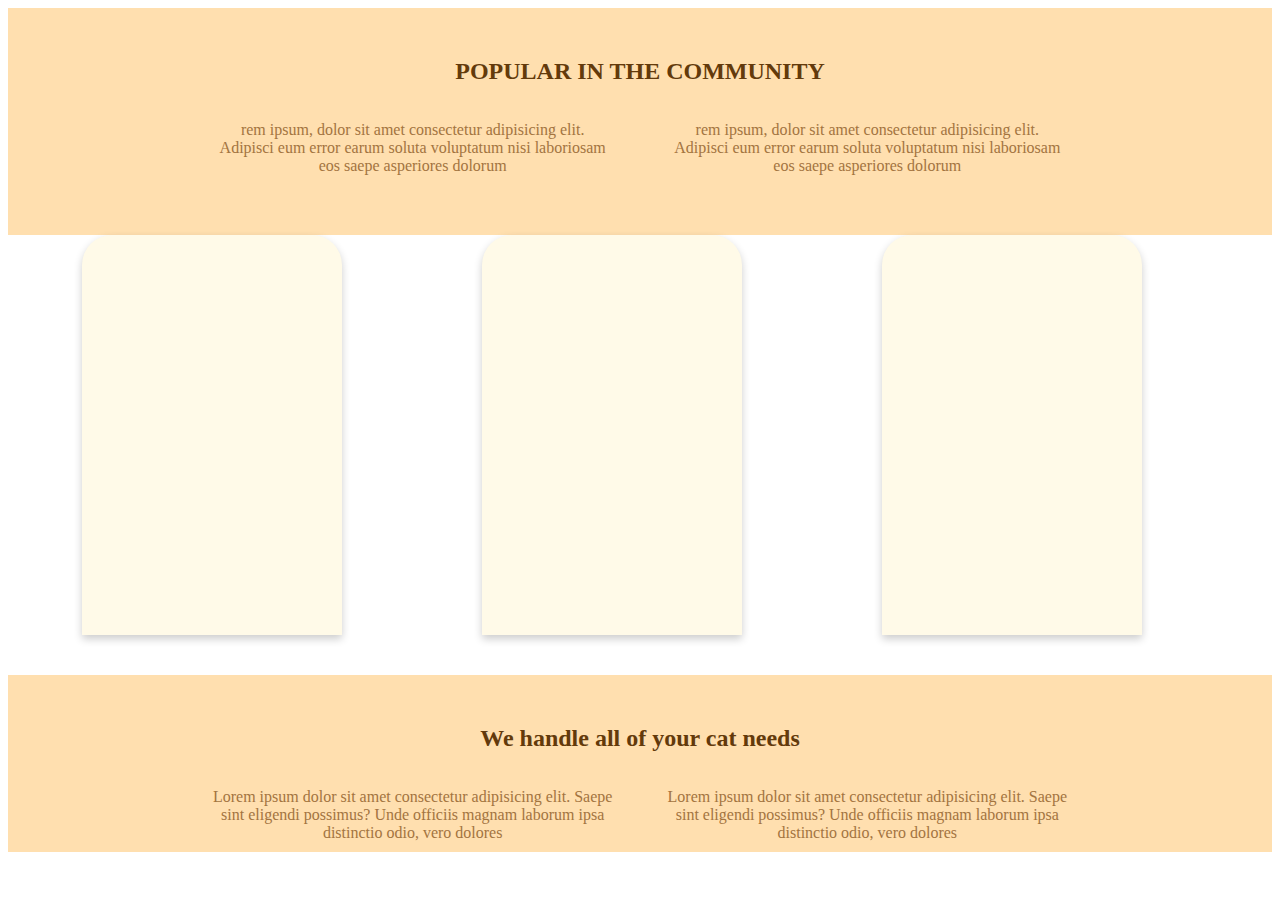
==== index.html @ 4ee45005 "images added in a carpet" ====
<!DOCTYPE html>
<html lang="en">
<head>
        <meta charset="UTF-8">
        <meta name="viewport" content="width=device-width, initial-scale=1.0">
        <title>Section Test</title>
        <link rel="stylesheet" href="css/style.css">
</head>
<body>
        <section class="beige">
                <div id="top__section">
                        <h2 class="title__main">POPULAR IN THE COMMUNITY</h2>
                        <div class="flex">
                                <div class="text">
                                <p>
                                  rem ipsum, dolor sit amet consectetur adipisicing elit. Adipisci eum error earum soluta voluptatum nisi laboriosam eos saepe asperiores dolorum
                                </p>
                                </div>
                                <div class="text">
                                  <p>
                                    rem ipsum, dolor sit amet consectetur adipisicing elit. Adipisci eum error earum soluta voluptatum nisi laboriosam eos saepe asperiores dolorum
                                  </p>
                                </div>
                        </div>
                </div>
              </section>
        <section>
        <div id="cat__bottom">
          <div class="row">
            <div class="colum">
              <div class="card">
                
              </div>
            </div>
            <div class="colum">
              <div class="card">

              </div>
            </div>
            <div class="colum">
              <div class="card">

              </div>
            </div>
          </div>

        <div class="beige">
          <section id="bottom__section">
                  <h2 class="title__main">We handle all of your cat needs</h2>
                  <div id="bottom__div" class="flex">
                          <div class="text">
                          <p>
                            Lorem ipsum dolor sit amet consectetur adipisicing elit. Saepe sint eligendi possimus? Unde officiis magnam laborum ipsa distinctio odio, vero dolores
                          </p>
                          </div>
                          <div class="text">
                            <p>
                              Lorem ipsum dolor sit amet consectetur adipisicing elit. Saepe sint eligendi possimus? Unde officiis magnam laborum ipsa distinctio odio, vero dolores
                            </p>
                          </div>
                  </div>
          </section>
  </div>
</body>
</html>
---- css/style.css ----
@import url(top-main-style.css);
@import url(middle-main-style.css);
@import url(bottom-main-style.css);
@import url(colors.css);

.title__main {
    text-align: center;
}
.flex {
    display: flex;
    justify-content: space-evenly;
    gap: 50px;
}
.text {
    width: 400px;
    height: 100px;
    text-align: center;
}
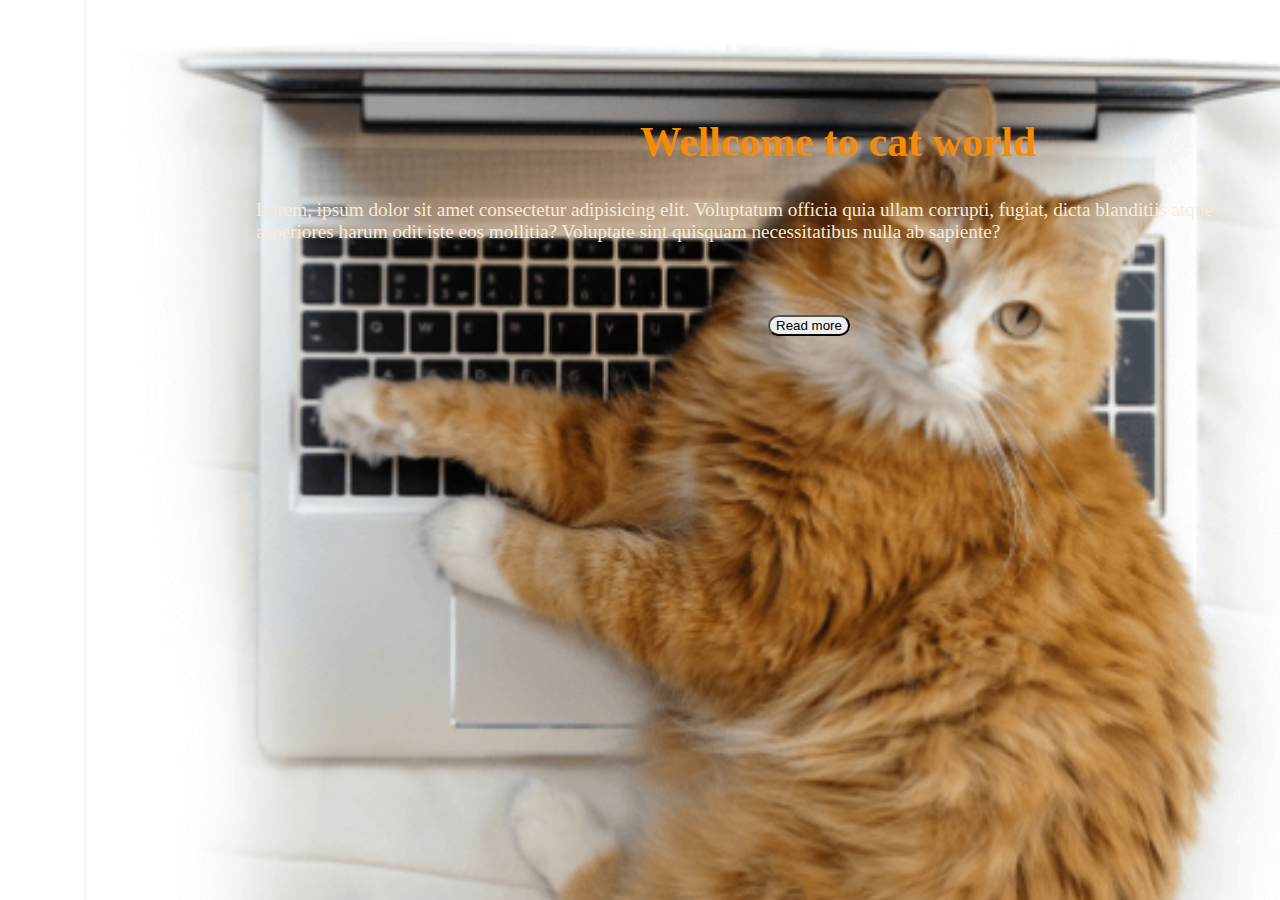
==== commit 01ef4165: "arranged header" ====
--- a/index.html
+++ b/index.html
@@ -1,164 +1,23 @@
-
-
-
-
-
-
-
-
-
-
-
-
-
-
-
-
-
-
-
-
-
-
-
-
-
-
-
-
-
-
-
-
-
-
-
-
-
-
-
-
-
-
-
-
-
-
-
-
-
-
-
-
-
-
-
-
-
-
-
-
-
-
-
-
-
-
-
-
-
-
-
-
-
-
-
-
-
-
-
-
-
-
-
-
-
-
-
-
-
-
-
-
-
-
-
-
-
-
-
 <!DOCTYPE html>
 <html lang="en">
-<head>
-        <meta charset="UTF-8">
-        <meta name="viewport" content="width=device-width, initial-scale=1.0">
-        <title>Section Test</title>
-        <link rel="stylesheet" href="css/style.css">
-</head>
-<body>
-        <section class="beige">
-                <div id="top__section">
-                        <h2 class="title__main">POPULAR IN THE COMMUNITY</h2>
-                        <div class="flex">
-                                <div class="text">
-                                <p>
-                                  rem ipsum, dolor sit amet consectetur adipisicing elit. Adipisci eum error earum soluta voluptatum nisi laboriosam eos saepe asperiores dolorum
-                                </p>
-                                </div>
-                                <div class="text">
-                                  <p>
-                                    rem ipsum, dolor sit amet consectetur adipisicing elit. Adipisci eum error earum soluta voluptatum nisi laboriosam eos saepe asperiores dolorum
-                                  </p>
-                                </div>
-                        </div>
-                </div>
-              </section>
-        <section>
-        <div id="cat__bottom">
-          <div class="row">
-            <div class="colum">
-              <div class="card">
-                
-              </div>
-            </div>
-            <div class="colum">
-              <div class="card">
+  <head>
+    <meta charset="UTF-8" />
+    <meta name="viewport" content="width=device-width, initial-scale=1.0" />
+    <title>Cat World</title>
+    <link rel="stylesheet" href="style.css" />
+  </head>
 
-              </div>
-            </div>
-            <div class="colum">
-              <div class="card">
+  <body background="imagenes gatitos f5/gato naranja pc.jpg">
+  
+    <header>
 
-              </div>
-            </div>
-          </div>
+<div class="wellcome">
+<h1>Wellcome to cat world</h1>
+</div>
+<p>Lorem, ipsum dolor sit amet consectetur adipisicing elit. Voluptatum officia quia ullam corrupti, fugiat, dicta blanditiis atque asperiores harum odit iste eos mollitia?
+   Voluptate sint quisquam necessitatibus nulla ab sapiente?</p>
+   <button>Read more</button>
+    </header>
 
-        <div class="beige">
-          <section id="bottom__section">
-                  <h2 class="title__main">We handle all of your cat needs</h2>
-                  <div id="bottom__div" class="flex">
-                          <div class="text">
-                          <p>
-                            Lorem ipsum dolor sit amet consectetur adipisicing elit. Saepe sint eligendi possimus? Unde officiis magnam laborum ipsa distinctio odio, vero dolores
-                          </p>
-                          </div>
-                          <div class="text">
-                            <p>
-                              Lorem ipsum dolor sit amet consectetur adipisicing elit. Saepe sint eligendi possimus? Unde officiis magnam laborum ipsa distinctio odio, vero dolores
-                            </p>
-                          </div>
-                  </div>
-          </section>
-  </div>
-</body>
-</html>+  </body>
+</html>
--- a/style.css
+++ b/style.css
@@ -0,0 +1,31 @@
+.wellcome{
+  color: rgb(247, 139, 8);
+position:absolute;
+top: 10%;
+left: 50%;
+font-size: 130%;}
+p{
+  position: absolute;
+  top: 20%;
+  left: 20%;
+  font-size: 120%;
+  color: antiquewhite;
+}
+button{
+  position:absolute;
+  top:35%;
+  left: 60%;
+  
+}
+body{
+  background-repeat: no-repeat;
+  background-size:cover;
+  }
+  button{border-radius:18px;
+  }
+  button:hover{
+    background-color: bisque;}
+
+
+
+
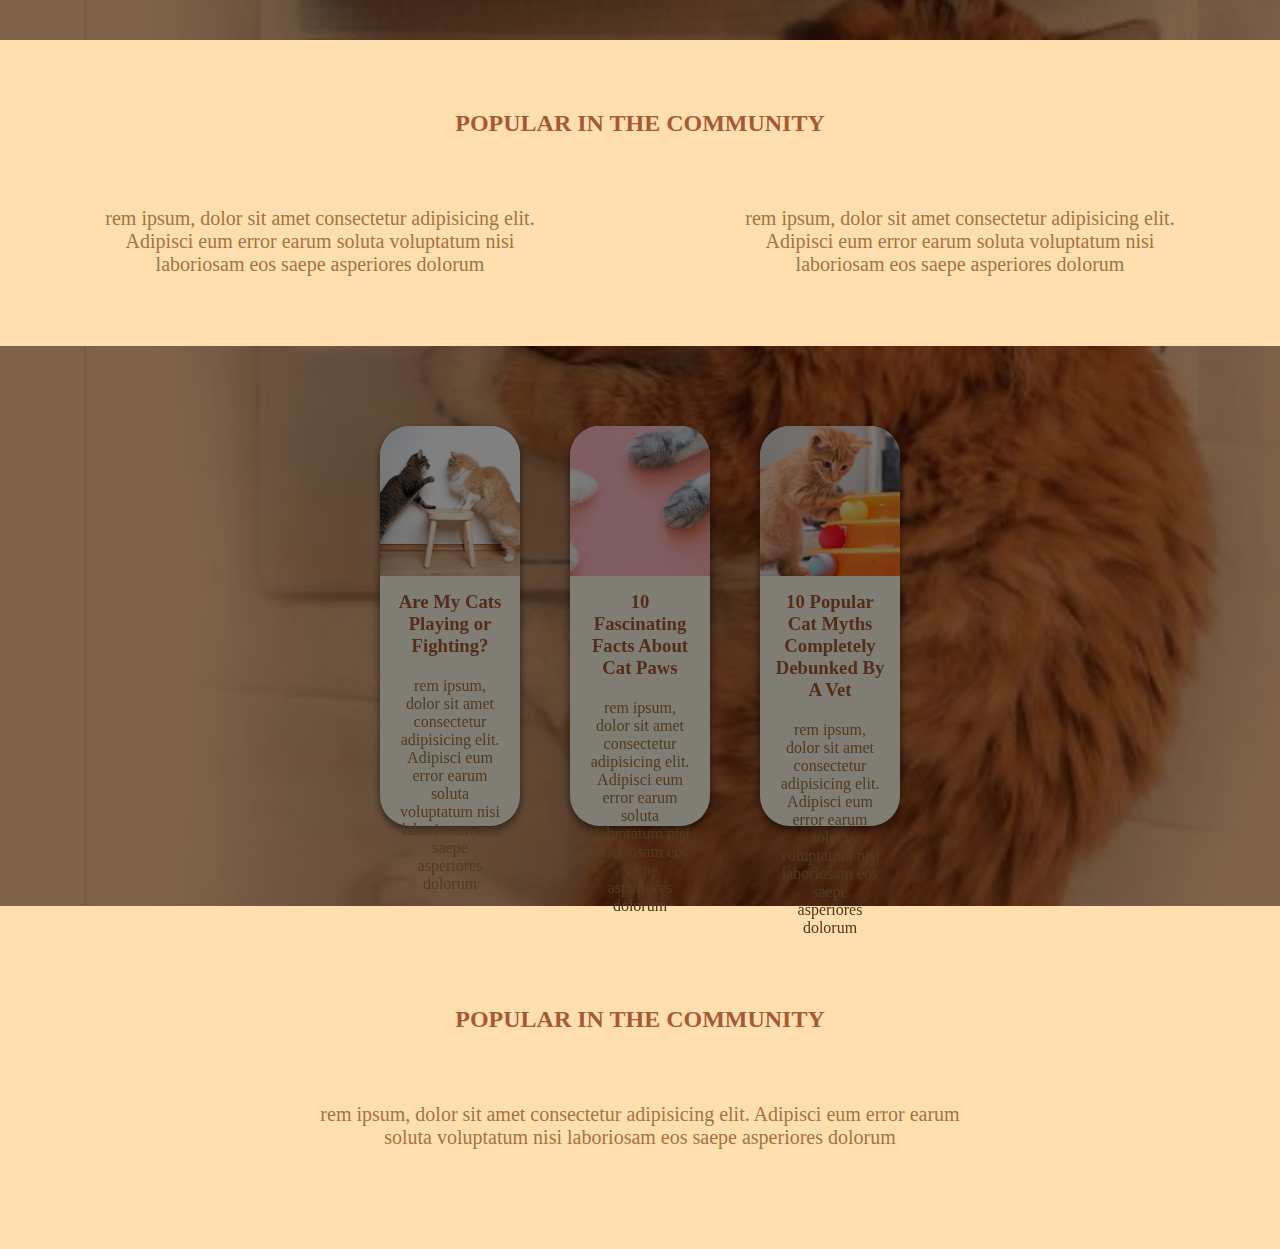
==== commit 1f657773: "cards with animation added" ====
--- a/index.html
+++ b/index.html
@@ -1,23 +1,166 @@
+
+
+
+
+
+
+
+
+
+
+
+
+
+
+
+
+
+
+
+
+
+
+
+
+
+
+
+
+
+
+
+
+
+
+
+
+
+
+
+
+
+
+
+
+
+
+
+
+
+
+
+
+
+
+
+
+
+
+
+
+
+
+
+
+
+
+
+
+
+
+
+
+
+
+
+
+
+
+
+
+
+
+
+
+
+
+
+
+
+
+
+
+
+
+
+
+
+
 <!DOCTYPE html>
 <html lang="en">
-  <head>
-    <meta charset="UTF-8" />
-    <meta name="viewport" content="width=device-width, initial-scale=1.0" />
-    <title>Cat World</title>
-    <link rel="stylesheet" href="style.css" />
-  </head>
+<head>
+        <meta charset="UTF-8">
+        <meta name="viewport" content="width=device-width, initial-scale=1.0">
+        <title>Section Test</title>
+        <link rel="stylesheet" href="css/style.css">
+</head>
+<body class="background__image">
+  <main>
+    <section id="top__section" class="color__background-section">
+      <h2>POPULAR IN THE COMMUNITY</h2>
+      <article class="flex">
+          <p class="position">
+            rem ipsum, dolor sit amet consectetur adipisicing elit. Adipisci eum error earum soluta voluptatum nisi laboriosam eos saepe asperiores dolorum
+          </p>
+          <p class="position">
+            rem ipsum, dolor sit amet consectetur adipisicing elit. Adipisci eum error earum soluta voluptatum nisi laboriosam eos saepe asperiores dolorum
+          </p>
+        </article>
+    </section>
+                
+    <article class="flex__card">
+      <div class="card hover__light">
+        <div class="img__card">
+          <img alt="two cats looking at each other" src="/assets/two_cats.jpg">
+        </div>
+        <h3>
+          Are My Cats Playing or Fighting?
+        </h3>
+        <p class="card__text">
+          rem ipsum, dolor sit amet consectetur adipisicing elit. Adipisci eum error earum soluta voluptatum nisi laboriosam eos saepe asperiores dolorum
+        </p>
+      </div>
+      <div class="card hover__light">
+        <div class="img__card">
+          <img alt="two cats looking at each other" src="/assets/paws.jpg">
+        </div>
+        <h3>
+          10 Fascinating Facts About Cat Paws
+        </h3>
+        <p class="card__text">
+          rem ipsum, dolor sit amet consectetur adipisicing elit. Adipisci eum error earum soluta voluptatum nisi laboriosam eos saepe asperiores dolorum
+        </p>
+      </div>
+      <div class="card hover__light">
+        <div class="img__card">
+          <img alt="two cats looking at each other" src="/assets/one_orange_kitty.jpg">
+        </div>
+        <h3>
+          10 Popular Cat Myths Completely Debunked By A Vet
+        </h3>
+        <p class="card__text">
+          rem ipsum, dolor sit amet consectetur adipisicing elit. Adipisci eum error earum soluta voluptatum nisi laboriosam eos saepe asperiores dolorum
+        </p>
+      </div>
+    </article>
+  </section>
 
-  <body background="imagenes gatitos f5/gato naranja pc.jpg">
-  
-    <header>
-
-<div class="wellcome">
-<h1>Wellcome to cat world</h1>
-</div>
-<p>Lorem, ipsum dolor sit amet consectetur adipisicing elit. Voluptatum officia quia ullam corrupti, fugiat, dicta blanditiis atque asperiores harum odit iste eos mollitia?
-   Voluptate sint quisquam necessitatibus nulla ab sapiente?</p>
-   <button>Read more</button>
-    </header>
-
-  </body>
-</html>
+    <section class="color__background-section" id="bottom__section">
+      <h2>POPULAR IN THE COMMUNITY</h2>
+      <p class="color__text position">
+      rem ipsum, dolor sit amet consectetur adipisicing elit. Adipisci eum error earum soluta voluptatum nisi laboriosam eos saepe asperiores dolorum
+      </p>
+    </section>
+  </main>
+</body>
+</html>--- a/css/style.css
+++ b/css/style.css
@@ -0,0 +1,44 @@
+@import url(top-main-style.css);
+@import url(middle-main-style.css);
+@import url(bottom-main-style.css);
+
+* {
+    margin:0;
+    padding:0;
+}
+
+h2 {
+    text-align: center;
+    padding: 70px;
+    color: rgb(166, 90, 52);
+
+}
+.flex {
+    display: flex;
+    justify-content: space-evenly;
+}
+.position {
+    height: fit-content;
+    text-align: center;
+    font-size: 20px;
+    padding-bottom: 70px;
+    margin: 0px 100px;
+}
+.background__image {
+    padding-top: 40px;
+    background-image: url(/assets/orange_cat.jpg);
+    background-size: cover;
+    background-position: center;
+    background-repeat: no-repeat;
+}
+h3 {
+    text-align: center;
+    margin: 15px;
+    color: rgb(166, 90, 52);
+}
+p {
+    color: #A3743F;
+}
+.color__background-section {
+    background-color: #FFDFAF;
+}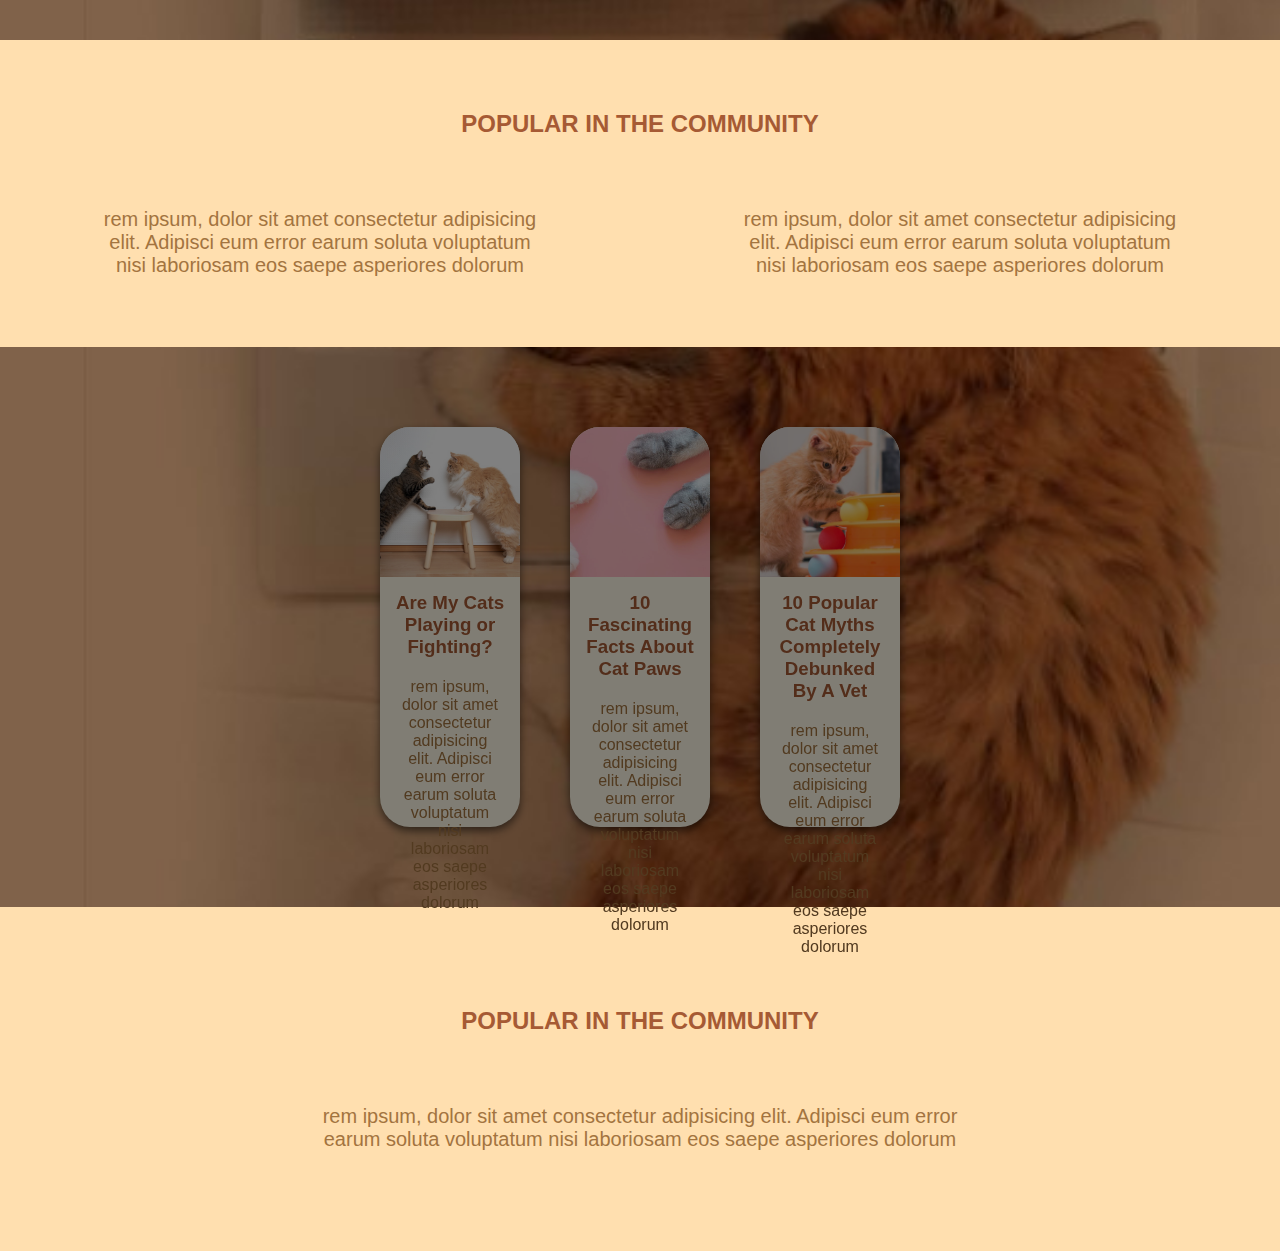
==== commit 9854df02: "finished main with a new font family" ====
--- a/index.html
+++ b/index.html
@@ -153,11 +153,9 @@
         </p>
       </div>
     </article>
-  </section>
-
     <section class="color__background-section" id="bottom__section">
       <h2>POPULAR IN THE COMMUNITY</h2>
-      <p class="color__text position">
+      <p class="position">
       rem ipsum, dolor sit amet consectetur adipisicing elit. Adipisci eum error earum soluta voluptatum nisi laboriosam eos saepe asperiores dolorum
       </p>
     </section>
--- a/css/style.css
+++ b/css/style.css
@@ -5,6 +5,7 @@
 * {
     margin:0;
     padding:0;
+    font-family: Verdana, Geneva, Tahoma, sans-serif;
 }
 
 h2 {
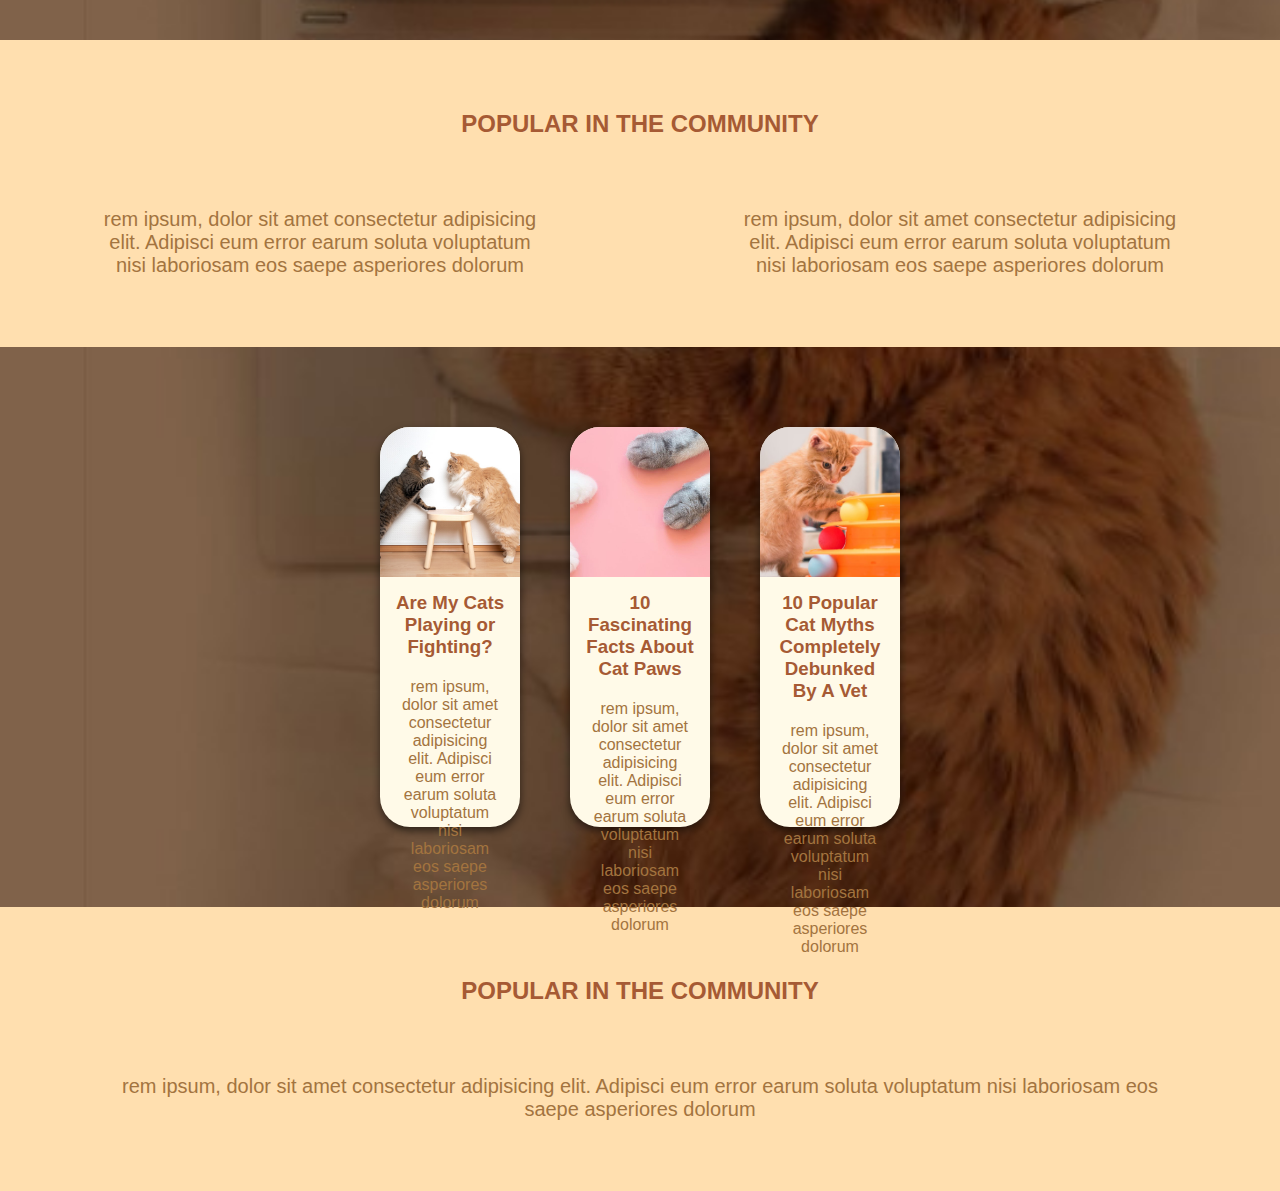
==== commit 63ce25d6: "changes in the animation of the cards" ====
--- a/index.html
+++ b/index.html
@@ -105,60 +105,60 @@
         <link rel="stylesheet" href="css/style.css">
 </head>
 <body class="background__image">
-  <main>
-    <section id="top__section" class="color__background-section">
-      <h2>POPULAR IN THE COMMUNITY</h2>
-      <article class="flex">
-          <p class="position">
-            rem ipsum, dolor sit amet consectetur adipisicing elit. Adipisci eum error earum soluta voluptatum nisi laboriosam eos saepe asperiores dolorum
-          </p>
-          <p class="position">
+    <main>
+      <section id="top__section" class="color__background-section">
+        <h2>POPULAR IN THE COMMUNITY</h2>
+        <article class="flex">
+            <p class="position">
+              rem ipsum, dolor sit amet consectetur adipisicing elit. Adipisci eum error earum soluta voluptatum nisi laboriosam eos saepe asperiores dolorum
+            </p>
+            <p class="position">
+              rem ipsum, dolor sit amet consectetur adipisicing elit. Adipisci eum error earum soluta voluptatum nisi laboriosam eos saepe asperiores dolorum
+            </p>
+          </article>
+      </section>
+                  
+      <section class="flex__card">
+        <article class="card">
+          <div class="img__card">
+            <img alt="two cats looking at each other" src="/assets/two_cats.jpg">
+          </div>
+          <h3>
+            Are My Cats Playing or Fighting?
+          </h3>
+          <p class="card__text">
             rem ipsum, dolor sit amet consectetur adipisicing elit. Adipisci eum error earum soluta voluptatum nisi laboriosam eos saepe asperiores dolorum
           </p>
         </article>
-    </section>
-                
-    <article class="flex__card">
-      <div class="card hover__light">
-        <div class="img__card">
-          <img alt="two cats looking at each other" src="/assets/two_cats.jpg">
-        </div>
-        <h3>
-          Are My Cats Playing or Fighting?
-        </h3>
-        <p class="card__text">
-          rem ipsum, dolor sit amet consectetur adipisicing elit. Adipisci eum error earum soluta voluptatum nisi laboriosam eos saepe asperiores dolorum
+        <article class="card">
+          <div class="img__card">
+            <img alt="two cats looking at each other" src="/assets/paws.jpg">
+          </div>
+          <h3>
+            10 Fascinating Facts About Cat Paws
+          </h3>
+          <p class="card__text">
+            rem ipsum, dolor sit amet consectetur adipisicing elit. Adipisci eum error earum soluta voluptatum nisi laboriosam eos saepe asperiores dolorum
+          </p>
+        </article>
+        <article class="card">
+          <div class="img__card">
+            <img alt="two cats looking at each other" src="/assets/one_orange_kitty.jpg">
+          </div>
+          <h3>
+            10 Popular Cat Myths Completely Debunked By A Vet
+          </h3>
+          <p class="card__text">
+            rem ipsum, dolor sit amet consectetur adipisicing elit. Adipisci eum error earum soluta voluptatum nisi laboriosam eos saepe asperiores dolorum
+          </p>
+        </article>
+      </section>
+      <section class="color__background-section" id="bottom__section">
+        <h2>POPULAR IN THE COMMUNITY</h2>
+        <p class="position">
+        rem ipsum, dolor sit amet consectetur adipisicing elit. Adipisci eum error earum soluta voluptatum nisi laboriosam eos saepe asperiores dolorum
         </p>
-      </div>
-      <div class="card hover__light">
-        <div class="img__card">
-          <img alt="two cats looking at each other" src="/assets/paws.jpg">
-        </div>
-        <h3>
-          10 Fascinating Facts About Cat Paws
-        </h3>
-        <p class="card__text">
-          rem ipsum, dolor sit amet consectetur adipisicing elit. Adipisci eum error earum soluta voluptatum nisi laboriosam eos saepe asperiores dolorum
-        </p>
-      </div>
-      <div class="card hover__light">
-        <div class="img__card">
-          <img alt="two cats looking at each other" src="/assets/one_orange_kitty.jpg">
-        </div>
-        <h3>
-          10 Popular Cat Myths Completely Debunked By A Vet
-        </h3>
-        <p class="card__text">
-          rem ipsum, dolor sit amet consectetur adipisicing elit. Adipisci eum error earum soluta voluptatum nisi laboriosam eos saepe asperiores dolorum
-        </p>
-      </div>
-    </article>
-    <section class="color__background-section" id="bottom__section">
-      <h2>POPULAR IN THE COMMUNITY</h2>
-      <p class="position">
-      rem ipsum, dolor sit amet consectetur adipisicing elit. Adipisci eum error earum soluta voluptatum nisi laboriosam eos saepe asperiores dolorum
-      </p>
-    </section>
-  </main>
-</body>
+      </section>
+    </main>
+  </body>
 </html>--- a/css/style.css
+++ b/css/style.css
@@ -7,12 +7,21 @@
     padding:0;
     font-family: Verdana, Geneva, Tahoma, sans-serif;
 }
-
+#top__section {
+    height: fit-content;
+}
 h2 {
     text-align: center;
     padding: 70px;
     color: rgb(166, 90, 52);
-
+}
+h3 {
+    text-align: center;
+    margin: 15px;
+    color: rgb(166, 90, 52);
+}
+p {
+    color: #A3743F;
 }
 .flex {
     display: flex;
@@ -32,14 +41,6 @@
     background-position: center;
     background-repeat: no-repeat;
 }
-h3 {
-    text-align: center;
-    margin: 15px;
-    color: rgb(166, 90, 52);
-}
-p {
-    color: #A3743F;
-}
 .color__background-section {
     background-color: #FFDFAF;
 }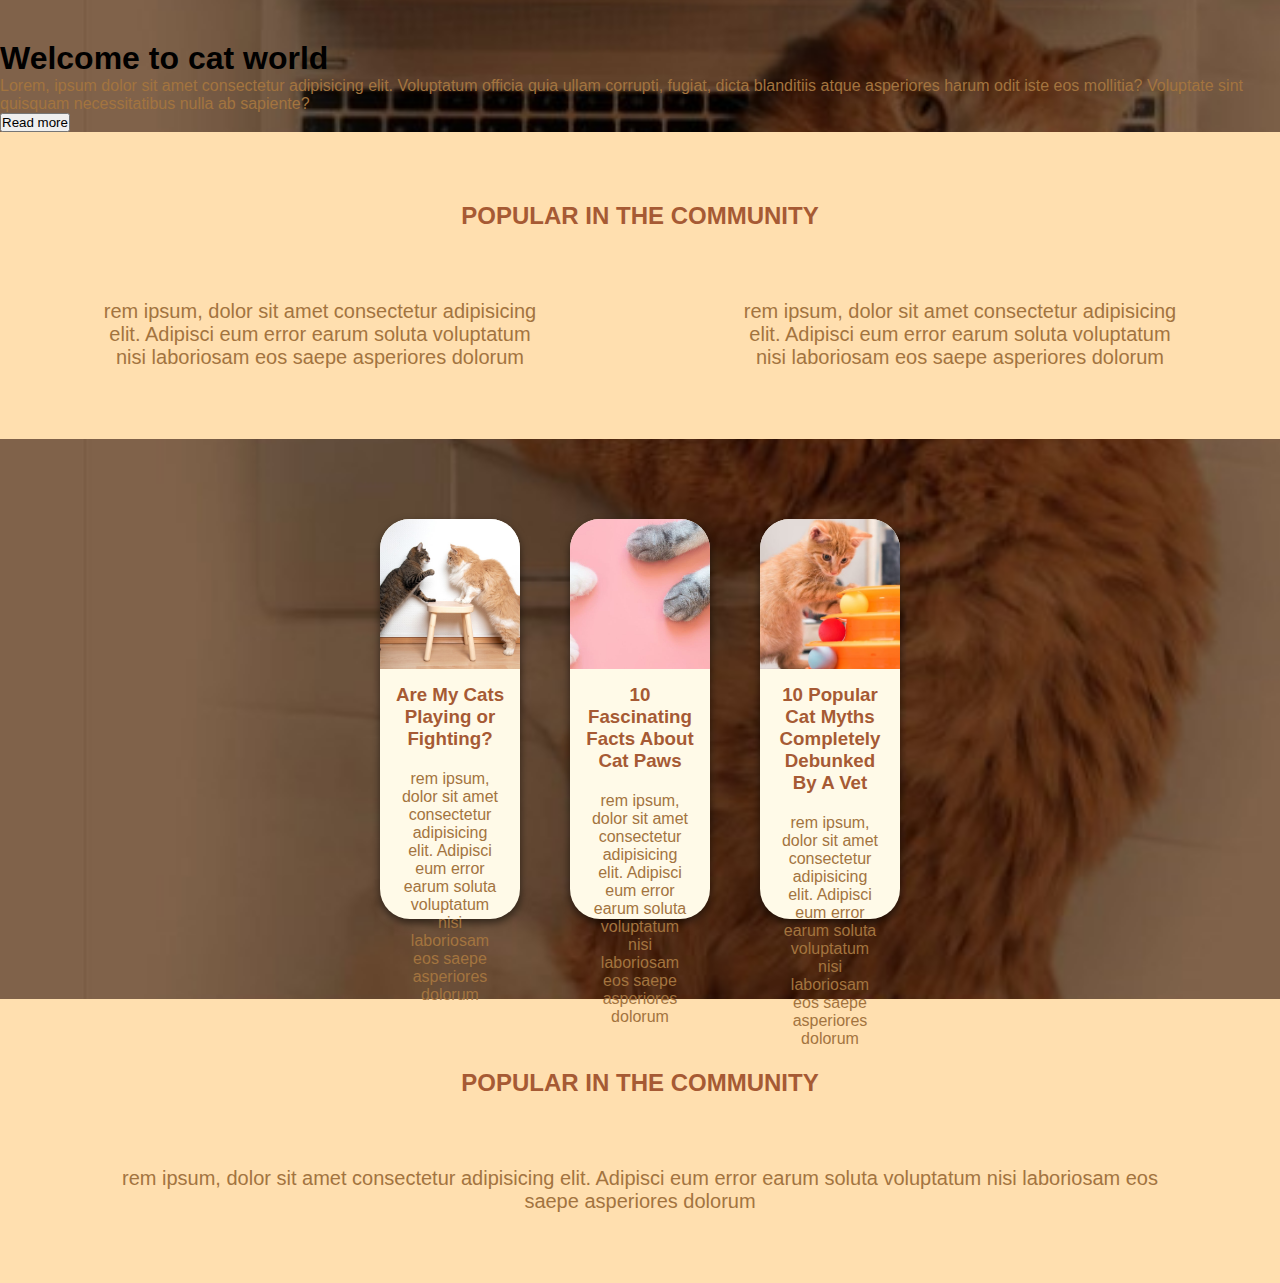
==== commit 62cbbaa9: "header added to body" ====
--- a/index.html
+++ b/index.html
@@ -1,164 +1,73 @@
-
-
-
-
-
-
-
-
-
-
-
-
-
-
-
-
-
-
-
-
-
-
-
-
-
-
-
-
-
-
-
-
-
-
-
-
-
-
-
-
-
-
-
-
-
-
-
-
-
-
-
-
-
-
-
-
-
-
-
-
-
-
-
-
-
-
-
-
-
-
-
-
-
-
-
-
-
-
-
-
-
-
-
-
-
-
-
-
-
-
-
-
-
-
-
-
-
-
 <!DOCTYPE html>
 <html lang="en">
-<head>
+  <head>
         <meta charset="UTF-8">
         <meta name="viewport" content="width=device-width, initial-scale=1.0">
-        <title>Section Test</title>
+        <title>Cat World</title>
         <link rel="stylesheet" href="css/style.css">
-</head>
-<body class="background__image">
-    <main>
-      <section id="top__section" class="color__background-section">
-        <h2>POPULAR IN THE COMMUNITY</h2>
-        <article class="flex">
-            <p class="position">
-              rem ipsum, dolor sit amet consectetur adipisicing elit. Adipisci eum error earum soluta voluptatum nisi laboriosam eos saepe asperiores dolorum
-            </p>
-            <p class="position">
+  </head>
+  <body class="background__image"></body>
+    <header>
+      <div class="welcome">
+        <h1>Welcome to cat world</h1>
+      </div>
+      <p>Lorem, ipsum dolor sit amet consectetur adipisicing elit. Voluptatum officia quia ullam corrupti, fugiat, dicta blanditiis atque asperiores harum odit iste eos mollitia?
+        Voluptate sint quisquam necessitatibus nulla ab sapiente?</p>
+      <button>Read more</button>
+    </header>
+      <main>
+        <section id="top__section" class="color__background-section">
+          <h2>POPULAR IN THE COMMUNITY</h2>
+          <article class="flex">
+              <p class="position">
+                rem ipsum, dolor sit amet consectetur adipisicing elit. Adipisci eum error earum soluta voluptatum nisi laboriosam eos saepe asperiores dolorum
+              </p>
+              <p class="position">
+                rem ipsum, dolor sit amet consectetur adipisicing elit. Adipisci eum error earum soluta voluptatum nisi laboriosam eos saepe asperiores dolorum
+              </p>
+            </article>
+        </section>  
+        <section class="flex__card">
+          <article class="card">
+            <div class="img__card">
+              <img alt="two cats looking at each other" src="/assets/two_cats.jpg">
+            </div>
+            <h3>
+              Are My Cats Playing or Fighting?
+            </h3>
+            <p class="card__text">
               rem ipsum, dolor sit amet consectetur adipisicing elit. Adipisci eum error earum soluta voluptatum nisi laboriosam eos saepe asperiores dolorum
             </p>
           </article>
-      </section>
-                  
-      <section class="flex__card">
-        <article class="card">
-          <div class="img__card">
-            <img alt="two cats looking at each other" src="/assets/two_cats.jpg">
-          </div>
-          <h3>
-            Are My Cats Playing or Fighting?
-          </h3>
-          <p class="card__text">
-            rem ipsum, dolor sit amet consectetur adipisicing elit. Adipisci eum error earum soluta voluptatum nisi laboriosam eos saepe asperiores dolorum
+          <article class="card">
+            <div class="img__card">
+              <img alt="two cats looking at each other" src="/assets/paws.jpg">
+            </div>
+            <h3>
+              10 Fascinating Facts About Cat Paws
+            </h3>
+            <p class="card__text">
+              rem ipsum, dolor sit amet consectetur adipisicing elit. Adipisci eum error earum soluta voluptatum nisi laboriosam eos saepe asperiores dolorum
+            </p>
+          </article>
+          <article class="card">
+            <div class="img__card">
+              <img alt="two cats looking at each other" src="/assets/one_orange_kitty.jpg">
+            </div>
+            <h3>
+              10 Popular Cat Myths Completely Debunked By A Vet
+            </h3>
+            <p class="card__text">
+              rem ipsum, dolor sit amet consectetur adipisicing elit. Adipisci eum error earum soluta voluptatum nisi laboriosam eos saepe asperiores dolorum
+            </p>
+          </article>
+        </section>
+        <section class="color__background-section" id="bottom__section">
+          <h2>POPULAR IN THE COMMUNITY</h2>
+          <p class="position">
+          rem ipsum, dolor sit amet consectetur adipisicing elit. Adipisci eum error earum soluta voluptatum nisi laboriosam eos saepe asperiores dolorum
           </p>
-        </article>
-        <article class="card">
-          <div class="img__card">
-            <img alt="two cats looking at each other" src="/assets/paws.jpg">
-          </div>
-          <h3>
-            10 Fascinating Facts About Cat Paws
-          </h3>
-          <p class="card__text">
-            rem ipsum, dolor sit amet consectetur adipisicing elit. Adipisci eum error earum soluta voluptatum nisi laboriosam eos saepe asperiores dolorum
-          </p>
-        </article>
-        <article class="card">
-          <div class="img__card">
-            <img alt="two cats looking at each other" src="/assets/one_orange_kitty.jpg">
-          </div>
-          <h3>
-            10 Popular Cat Myths Completely Debunked By A Vet
-          </h3>
-          <p class="card__text">
-            rem ipsum, dolor sit amet consectetur adipisicing elit. Adipisci eum error earum soluta voluptatum nisi laboriosam eos saepe asperiores dolorum
-          </p>
-        </article>
-      </section>
-      <section class="color__background-section" id="bottom__section">
-        <h2>POPULAR IN THE COMMUNITY</h2>
-        <p class="position">
-        rem ipsum, dolor sit amet consectetur adipisicing elit. Adipisci eum error earum soluta voluptatum nisi laboriosam eos saepe asperiores dolorum
-        </p>
-      </section>
-    </main>
-  </body>
+        </section>
+      </main>
+    </body>
 </html>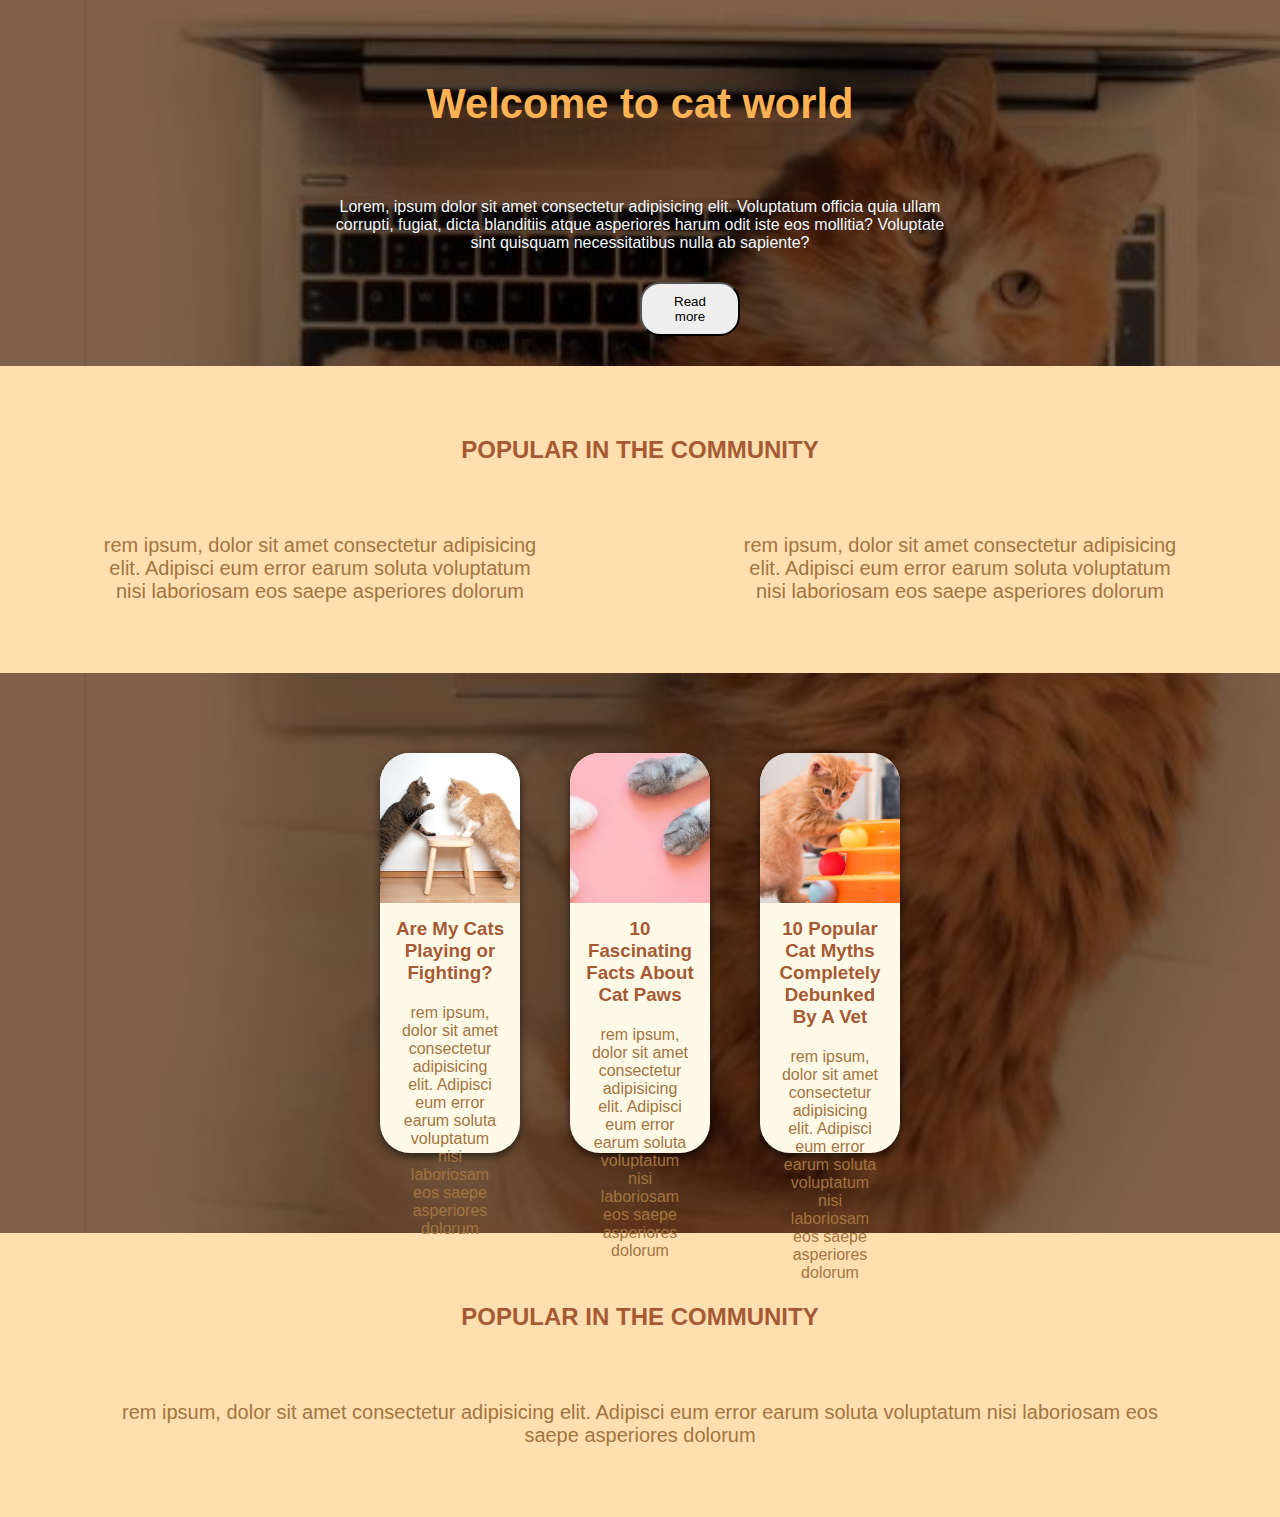
==== commit f434a637: "some changes in the header" ====
--- a/index.html
+++ b/index.html
@@ -8,10 +8,10 @@
   </head>
   <body class="background__image"></body>
     <header>
-      <div class="welcome">
+      <div class="wellcome">
         <h1>Welcome to cat world</h1>
       </div>
-      <p>Lorem, ipsum dolor sit amet consectetur adipisicing elit. Voluptatum officia quia ullam corrupti, fugiat, dicta blanditiis atque asperiores harum odit iste eos mollitia?
+      <p id="white">Lorem, ipsum dolor sit amet consectetur adipisicing elit. Voluptatum officia quia ullam corrupti, fugiat, dicta blanditiis atque asperiores harum odit iste eos mollitia?
         Voluptate sint quisquam necessitatibus nulla ab sapiente?</p>
       <button>Read more</button>
     </header>
@@ -70,4 +70,4 @@
         </section>
       </main>
     </body>
-</html>+</html>
--- a/css/style.css
+++ b/css/style.css
@@ -1,3 +1,4 @@
+@import url(/css/header.css);
 @import url(top-main-style.css);
 @import url(middle-main-style.css);
 @import url(bottom-main-style.css);
